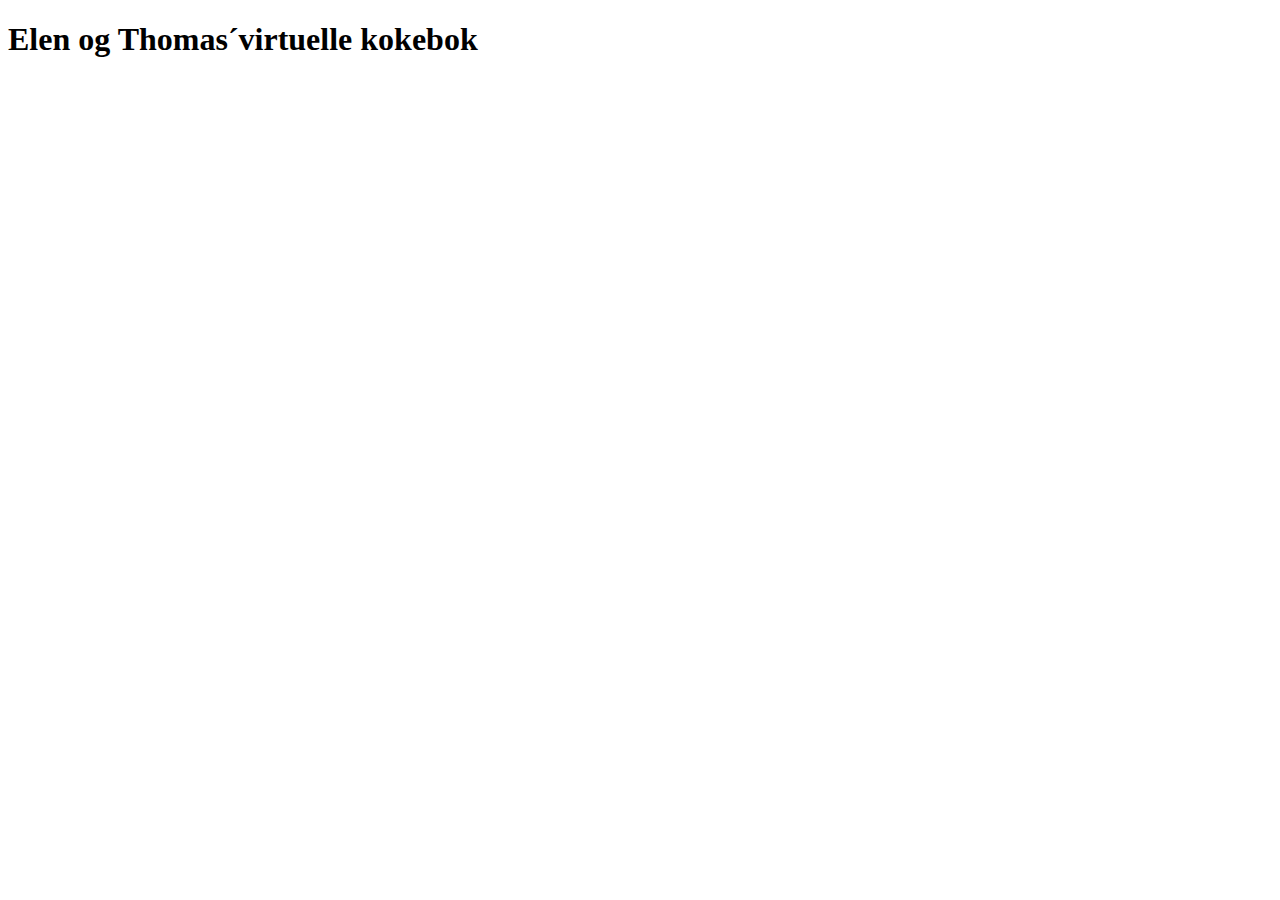
==== index.html @ 689a6fbb "Add index.html, style.css, script.js" ====
<!DOCTYPE html>
<html lang="en">
<head>
    <meta charset="UTF-8">
    <meta http-equiv="X-UA-Compatible" content="IE=edge">
    <meta name="viewport" content="width=device-width, initial-scale=1.0">
    <link rel="stylesheet" href="style.css">
    <script src="script.js"></script>
    <title>Document</title>
</head>
<body>
    <div id="header">
        <h1>Elen og Thomas´virtuelle kokebok</h1>
    </div>
    <div id="innhold">
        <div id="kjott">
            <img src="" alt="">
        </div>
        <div id="vegetar">
            <img src="" alt="">
        </div>
        <div id="suppe">
            <img src="" alt="">
        </div>
        <div id="sjomat">
            <img src="" alt="">
        </div>
        <div id="bakst">
            <img src="" alt="">
        </div>
        <div id="dessert">
            <img src="" alt="">
        </div>
    </div>
    
</body>
</html>
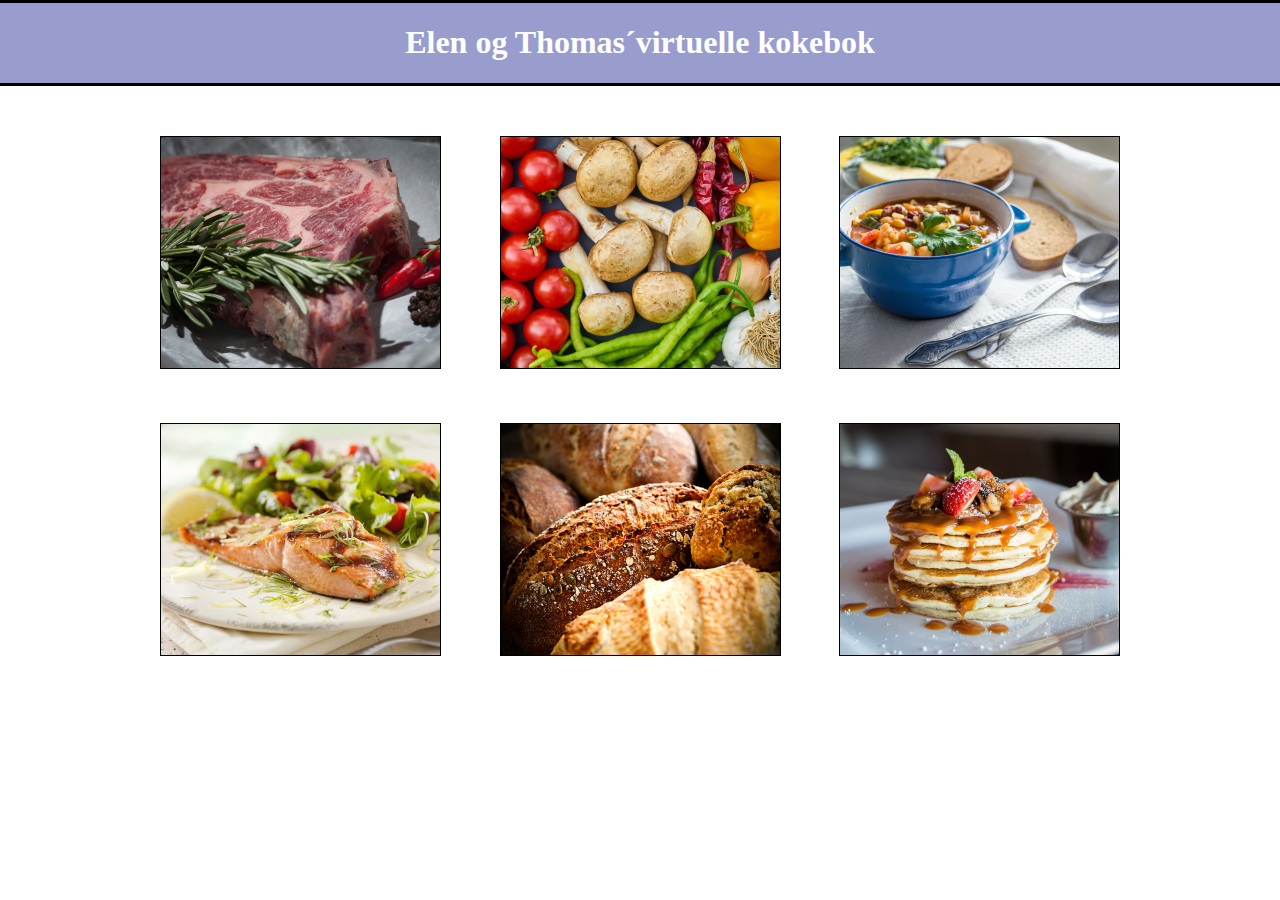
==== commit 7bd3471b: ""Mange forandringer"" ====
--- a/index.html
+++ b/index.html
@@ -5,31 +5,32 @@
     <meta http-equiv="X-UA-Compatible" content="IE=edge">
     <meta name="viewport" content="width=device-width, initial-scale=1.0">
     <link rel="stylesheet" href="style.css">
-    <script src="script.js"></script>
+    <script src="script.js" defer></script>
     <title>Document</title>
 </head>
 <body>
     <div id="header">
         <h1>Elen og Thomas´virtuelle kokebok</h1>
     </div>
+    <!-- Innhold inneholder sidens bilder og linker til oppskriftsider -->
     <div id="innhold">
         <div id="kjott">
-            <img src="" alt="">
+            <a href="https://en.wikipedia.org/wiki/Meat"><img src="img/kjott.png" alt="kjott.html"></a>
         </div>
         <div id="vegetar">
-            <img src="" alt="">
+            <a href="vegetar.html"><img src="img/vegetar.png" alt=""></a>
         </div>
         <div id="suppe">
-            <img src="" alt="">
+            <a href="suppe.html"><img src="img/suppe.png" alt=""></a>
         </div>
         <div id="sjomat">
-            <img src="" alt="">
+            <a href="sjomat.html"><img src="img/sjomat.png" alt=""></a>
         </div>
         <div id="bakst">
-            <img src="" alt="">
+            <a href="bakst.html"><img src="img/bakst.png" alt=""></a>
         </div>
         <div id="dessert">
-            <img src="" alt="">
+            <a href="dessert.html"><img src="img/dessert.png" alt=""></a>
         </div>
     </div>
     
--- a/style.css
+++ b/style.css
@@ -0,0 +1,33 @@
+body {
+    display: flex;
+    flex-direction: column;
+    align-items: center;
+    margin: 0;
+    row-gap: 50px;
+}
+
+#innhold {
+    display: flex;
+    flex-wrap: wrap;
+    width: 960px;
+    justify-content: center;
+    justify-content: space-between;
+    row-gap: 50px;
+    
+}
+
+img:hover {
+    filter: blur(8px);
+    transition: 0.7s;
+}
+
+#header {
+    background-color: rgba(152, 157, 205, 1);
+    width: 100%;
+    text-align: center;
+    border: solid;
+}
+
+h1 {
+    color: white;
+}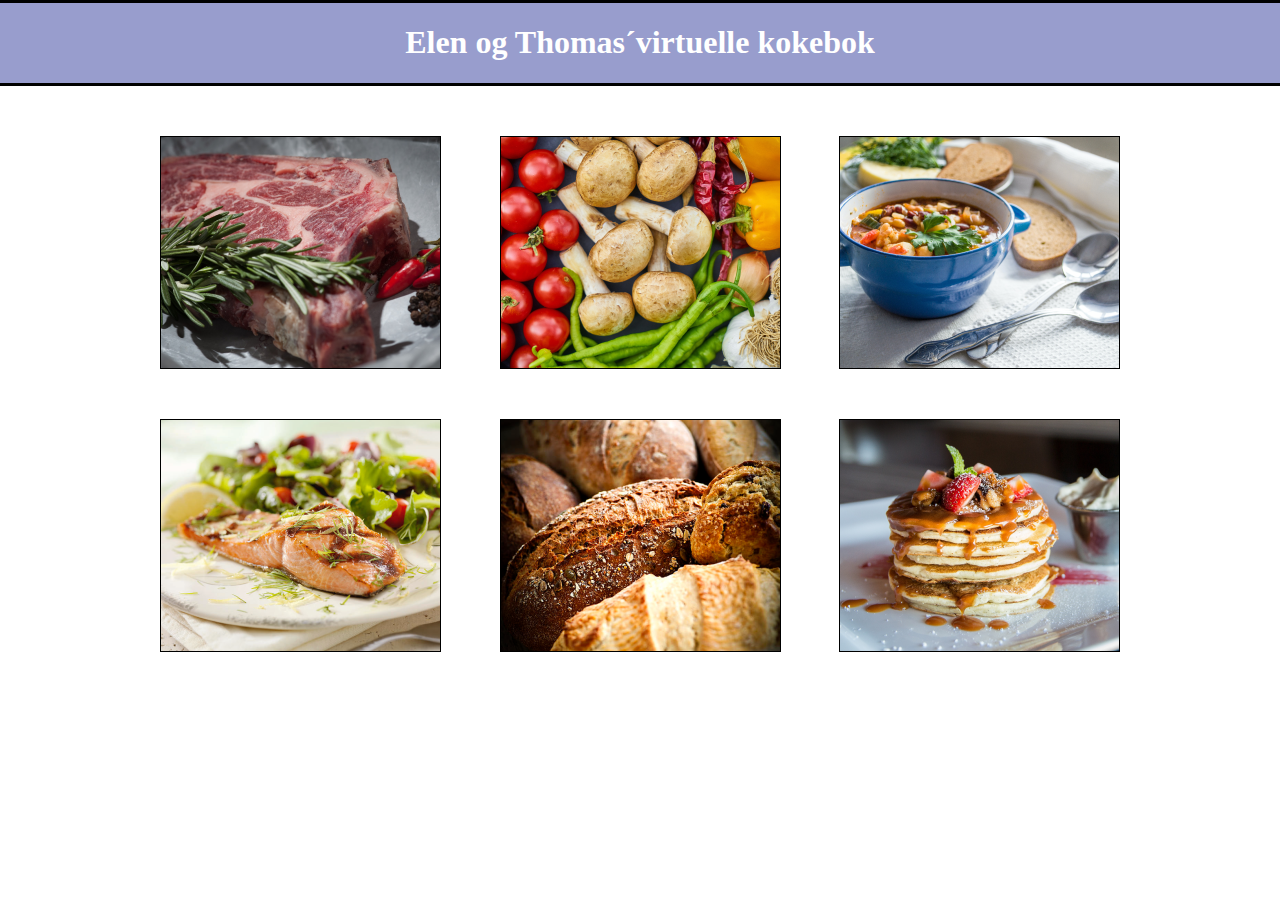
==== commit 15c0ca18: ""Fiksa hoverOn hoverOut funkjsoner på alle bilden og stylet de"" ====
--- a/index.html
+++ b/index.html
@@ -15,22 +15,28 @@
     <!-- Innhold inneholder sidens bilder og linker til oppskriftsider -->
     <div id="innhold">
         <div id="kjott">
-            <a href="https://en.wikipedia.org/wiki/Meat"><img src="img/kjott.png" alt="kjott.html"></a>
+            <a href="https://en.wikipedia.org/wiki/Meat"><img id="kjottImg" src="img/kjott.png" alt="kjott.html"></a>
+            <p id="kjottP">KJØTT</p>
         </div>
         <div id="vegetar">
-            <a href="vegetar.html"><img src="img/vegetar.png" alt=""></a>
+            <a href="vegetar.html"><img id="vegetarImg" src="img/vegetar.png" alt=""></a>
+            <p id="vegetarP">VEGETAR</p>
         </div>
         <div id="suppe">
-            <a href="suppe.html"><img src="img/suppe.png" alt=""></a>
+            <a href="suppe.html"><img id="suppeImg" src="img/suppe.png" alt=""></a>
+            <p id="suppeP">SUPPE</p>
         </div>
         <div id="sjomat">
-            <a href="sjomat.html"><img src="img/sjomat.png" alt=""></a>
+            <a href="sjomat.html"><img id="sjomatImg" src="img/sjomat.png" alt=""></a>
+            <p id="sjomatP">SJØMAT</p>
         </div>
         <div id="bakst">
-            <a href="bakst.html"><img src="img/bakst.png" alt=""></a>
+            <a href="bakst.html"><img id="bakstImg" src="img/bakst.png" alt=""></a>
+            <p id="bakstP">BAKST</p>
         </div>
         <div id="dessert">
-            <a href="dessert.html"><img src="img/dessert.png" alt=""></a>
+            <a href="dessert.html"><img id="dessertImg" src="img/dessert.png" alt=""></a>
+            <p id="dessertP">DESSERT</p>
         </div>
     </div>
     
--- a/style.css
+++ b/style.css
@@ -13,12 +13,12 @@
     justify-content: center;
     justify-content: space-between;
     row-gap: 50px;
-    
 }
 
-img:hover {
-    filter: blur(8px);
-    transition: 0.7s;
+
+#kjott, #vegetar, #suppe, #sjomat, #bakst, #dessert{
+    width: 281px;
+    height: 233px;;
 }
 
 #header {
@@ -30,4 +30,76 @@
 
 h1 {
     color: white;
+}
+
+#kjottP {
+    position: relative;
+    top: -150px;
+    left: 70px;
+    color: white;
+    font-size: 48px;
+    color: rgba(169, 18, 18, 1);
+    margin: 0;
+    padding: 0;
+    visibility: hidden;
+}
+
+#vegetarP {
+    position: relative;
+    top: -150px;
+    left: 30px;
+    color: white;
+    font-size: 48px;
+    color: rgba(48, 169, 18, 1);
+    margin: 0;
+    padding: 0;
+    visibility: hidden;
+}
+
+#suppeP {
+    position: relative;
+    top: -150px;
+    left: 70px;
+    color: white;
+    font-size: 48px;
+    color: rgb(204, 170, 90);
+    margin: 0;
+    padding: 0;
+    visibility: hidden;
+}
+
+#sjomatP {
+    position: relative;
+    top: -150px;
+    left: 55px;
+    color: white;
+    font-size: 48px;
+    color: rgb(48, 197, 224);
+    margin: 0;
+    padding: 0;
+    visibility: hidden;
+}
+
+#bakstP {
+    position: relative;
+    top: -150px;
+    left: 65px;
+    color: white;
+    font-size: 48px;
+    color: rgb(223, 223, 81);
+    margin: 0;
+    padding: 0;
+    visibility: hidden;
+}
+
+#dessertP {
+    position: relative;
+    top: -150px;
+    left: 40px;
+    color: white;
+    font-size: 48px;
+    color: rgb(193, 141, 44);
+    margin: 0;
+    padding: 0;
+    visibility: hidden;
 }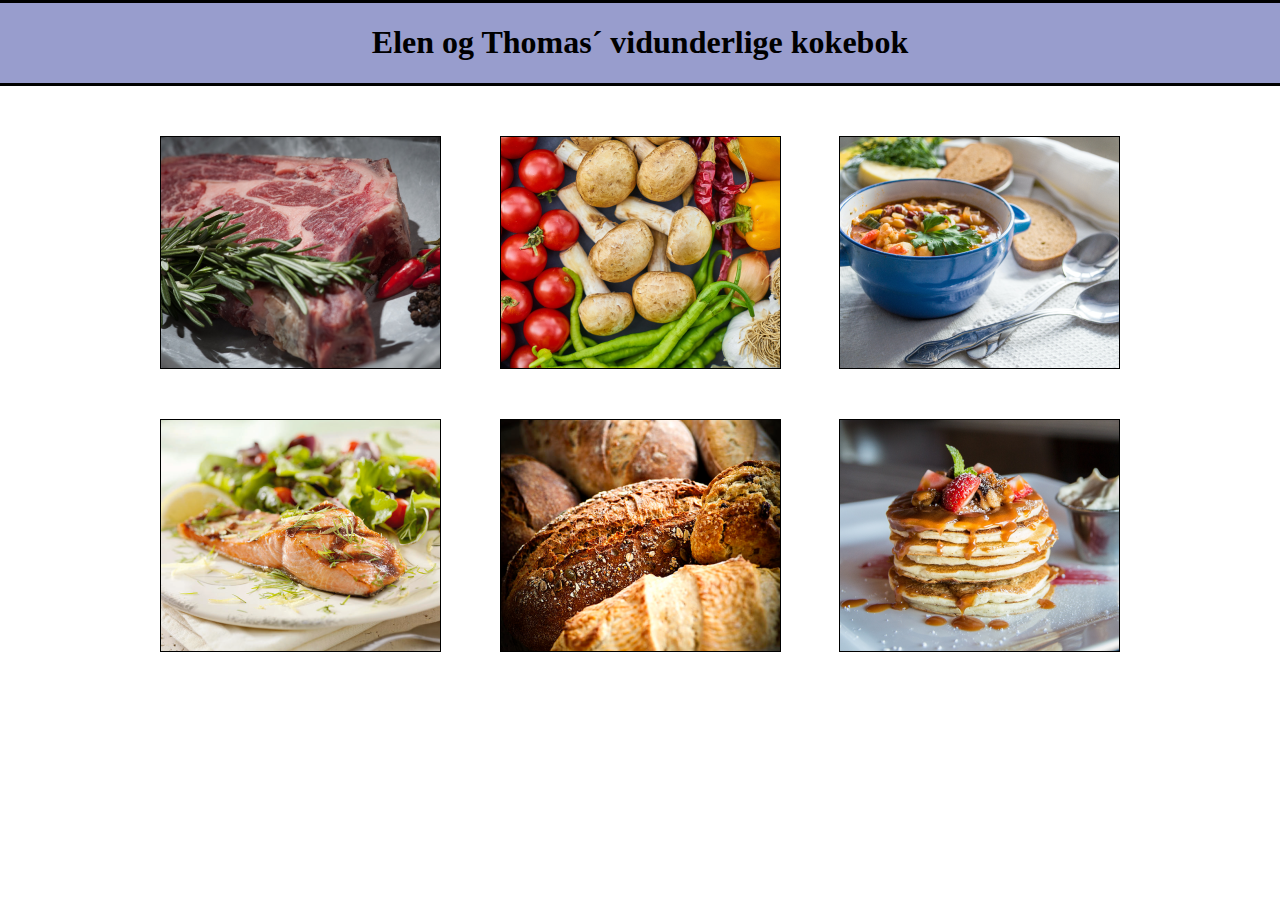
==== commit 36684331: ""Add test content to kjott.html"" ====
--- a/index.html
+++ b/index.html
@@ -9,33 +9,33 @@
     <title>Document</title>
 </head>
 <body>
-    <div id="header">
-        <h1>Elen og Thomas´virtuelle kokebok</h1>
+    <div class="header">
+        <h1>Elen og Thomas´ vidunderlige kokebok</h1>
     </div>
     <!-- Innhold inneholder sidens bilder og linker til oppskriftsider -->
     <div id="innhold">
         <div id="kjott">
-            <a href="https://en.wikipedia.org/wiki/Meat"><img id="kjottImg" src="img/kjott.png" alt="kjott.html"></a>
+            <a href="andreSider/kjott.html"><img id="kjottImg" src="img/kjott.png" alt="kjott.html"></a>
             <p id="kjottP">KJØTT</p>
         </div>
         <div id="vegetar">
-            <a href="vegetar.html"><img id="vegetarImg" src="img/vegetar.png" alt=""></a>
+            <a href="andreSider/vegetar.html"><img id="vegetarImg" src="img/vegetar.png" alt=""></a>
             <p id="vegetarP">VEGETAR</p>
         </div>
         <div id="suppe">
-            <a href="suppe.html"><img id="suppeImg" src="img/suppe.png" alt=""></a>
+            <a href="andreSider/suppe.html"><img id="suppeImg" src="img/suppe.png" alt=""></a>
             <p id="suppeP">SUPPE</p>
         </div>
         <div id="sjomat">
-            <a href="sjomat.html"><img id="sjomatImg" src="img/sjomat.png" alt=""></a>
+            <a href="andreSider/sjomat.html"><img id="sjomatImg" src="img/sjomat.png" alt=""></a>
             <p id="sjomatP">SJØMAT</p>
         </div>
         <div id="bakst">
-            <a href="bakst.html"><img id="bakstImg" src="img/bakst.png" alt=""></a>
+            <a href="andreSider/bakst.html"><img id="bakstImg" src="img/bakst.png" alt=""></a>
             <p id="bakstP">BAKST</p>
         </div>
         <div id="dessert">
-            <a href="dessert.html"><img id="dessertImg" src="img/dessert.png" alt=""></a>
+            <a href="andreSider/dessert.html"><img id="dessertImg" src="img/dessert.png" alt=""></a>
             <p id="dessertP">DESSERT</p>
         </div>
     </div>
--- a/style.css
+++ b/style.css
@@ -4,8 +4,10 @@
     align-items: center;
     margin: 0;
     row-gap: 50px;
+   
 }
 
+/* conteineren til innholdet som flexes */
 #innhold {
     display: flex;
     flex-wrap: wrap;
@@ -15,13 +17,13 @@
     row-gap: 50px;
 }
 
-
+/* sørg for at divene er riktig høyde og bredde */
 #kjott, #vegetar, #suppe, #sjomat, #bakst, #dessert{
     width: 281px;
     height: 233px;;
 }
 
-#header {
+.header {
     background-color: rgba(152, 157, 205, 1);
     width: 100%;
     text-align: center;
@@ -29,7 +31,7 @@
 }
 
 h1 {
-    color: white;
+    color: rgb(0, 0, 0);
 }
 
 #kjottP {
@@ -38,7 +40,7 @@
     left: 70px;
     color: white;
     font-size: 48px;
-    color: rgba(169, 18, 18, 1);
+    color: rgb(241, 30, 30);
     margin: 0;
     padding: 0;
     visibility: hidden;
@@ -50,7 +52,7 @@
     left: 30px;
     color: white;
     font-size: 48px;
-    color: rgba(48, 169, 18, 1);
+    color: rgb(66, 229, 26);
     margin: 0;
     padding: 0;
     visibility: hidden;
@@ -62,7 +64,7 @@
     left: 70px;
     color: white;
     font-size: 48px;
-    color: rgb(204, 170, 90);
+    color: rgb(241, 201, 107);
     margin: 0;
     padding: 0;
     visibility: hidden;
@@ -74,7 +76,7 @@
     left: 55px;
     color: white;
     font-size: 48px;
-    color: rgb(48, 197, 224);
+    color: rgb(50, 209, 237);
     margin: 0;
     padding: 0;
     visibility: hidden;
@@ -86,7 +88,7 @@
     left: 65px;
     color: white;
     font-size: 48px;
-    color: rgb(223, 223, 81);
+    color: rgb(235, 235, 84);
     margin: 0;
     padding: 0;
     visibility: hidden;
@@ -98,8 +100,48 @@
     left: 40px;
     color: white;
     font-size: 48px;
-    color: rgb(193, 141, 44);
+    color: rgb(243, 176, 53);
     margin: 0;
     padding: 0;
     visibility: hidden;
+}
+
+/* styling for kjøttrettsiden */
+
+h2 {
+    margin: 0;
+}
+.dropDownClick {
+    background-color: rgb(255, 255, 255);
+    border-bottom: solid;
+    border-right: solid;
+    height: 40px;
+    display: flex;
+    width: 700px;
+    justify-content: center;
+    position: relative;
+}
+
+.dropDownClick img {
+    height: 20px;
+    bottom: 10px;
+    position: absolute;
+    left: 600px;
+}
+
+.dropDownOppskrift :hover {
+    cursor: pointer;
+}
+
+.oppskrift {
+    width: 700px;
+    /* visibility: hidden; */
+    transition: all .5s ease;
+    height: 0;
+    overflow: hidden;
+}
+
+
+ul {
+    margin: 0;
 }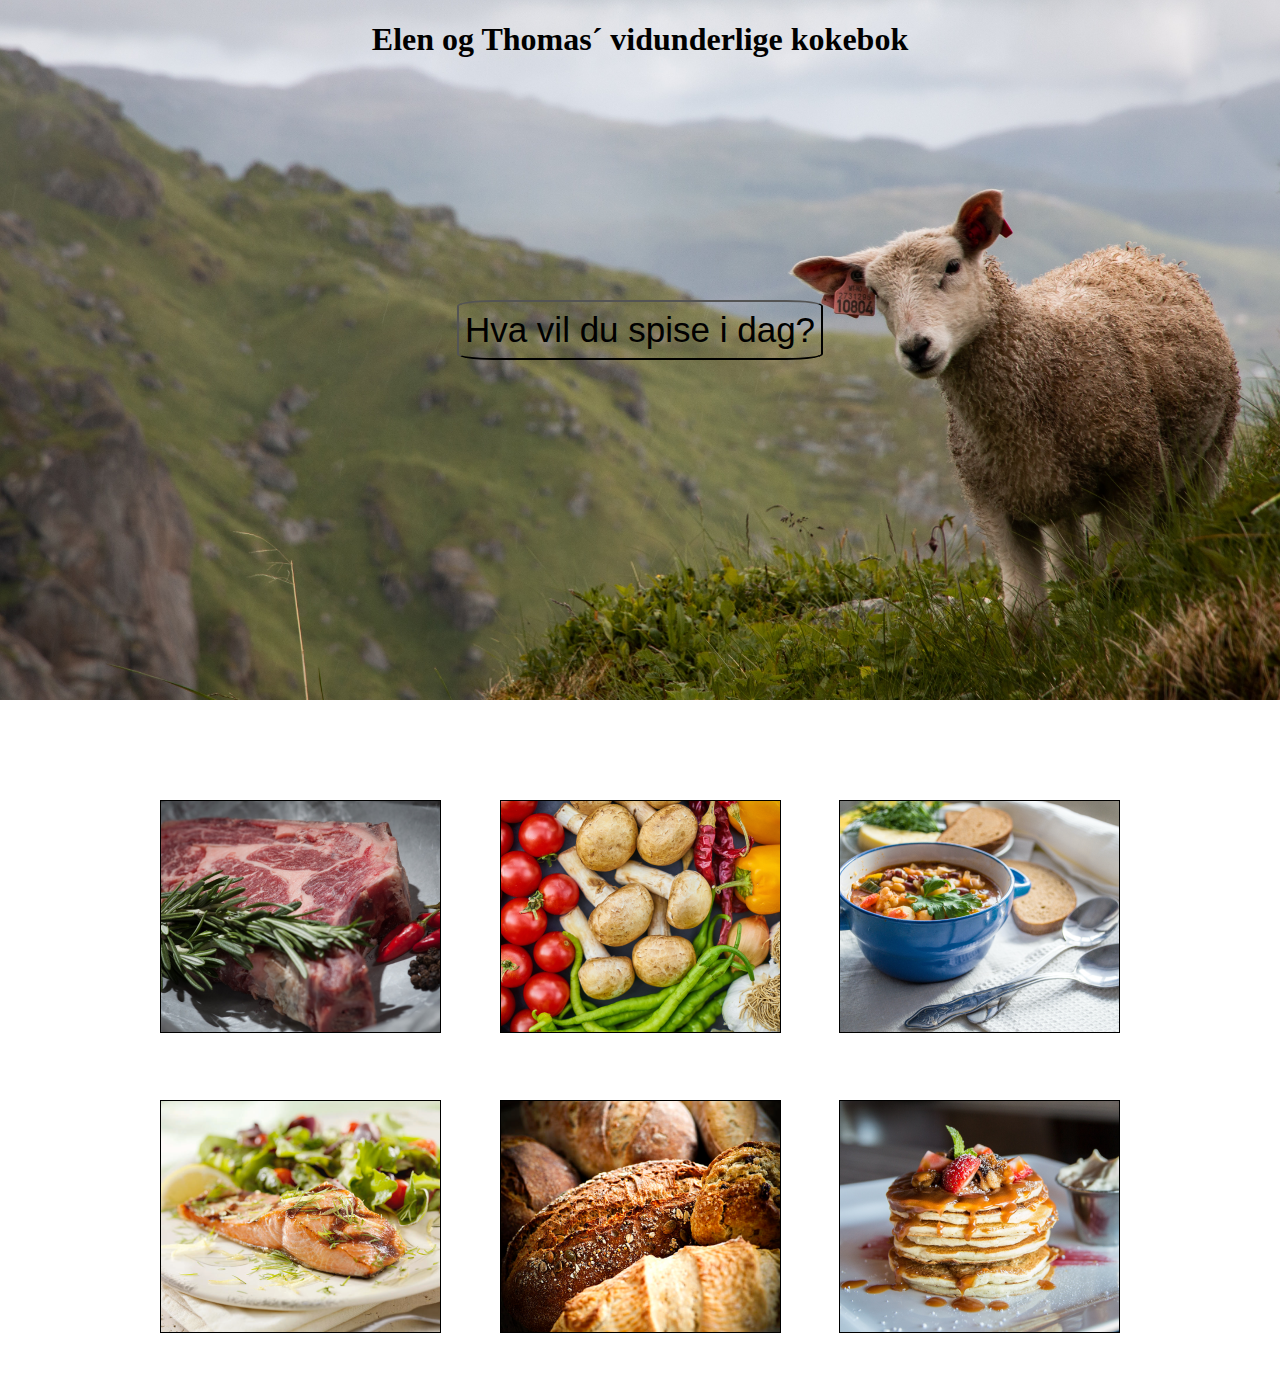
==== commit 0bc7dc84: "Add sheepImg and button to scroll down" ====
--- a/index.html
+++ b/index.html
@@ -9,9 +9,11 @@
     <title>Document</title>
 </head>
 <body>
-    <div class="header">
+    <div class="header" style="position: absolute; background-color: rgba(0, 0, 0, 0); border: hidden;">
         <h1>Elen og Thomas´ vidunderlige kokebok</h1>
     </div>
+    <img id="startBilde" src="img/pexels-jonas-bratland-8545404.jpg" alt="">
+    <button id="spiseIdag">Hva vil du spise i dag?</button>
     <!-- Innhold inneholder sidens bilder og linker til oppskriftsider -->
     <div id="innhold">
         <div id="kjott">
--- a/style.css
+++ b/style.css
@@ -3,8 +3,46 @@
     flex-direction: column;
     align-items: center;
     margin: 0;
-    row-gap: 50px;
+    row-gap: 100px;
    
+}
+/* Header */
+.header {
+    background-color: rgba(152, 157, 205, 1);
+    width: 100%;
+    border: solid;
+    display: flex;
+    justify-content: center;
+}
+
+.hjem {
+    position: absolute;
+    left: 40px;
+    top: 20px;
+    font-size: 40px;
+    text-decoration: none;
+    color: black;
+}
+
+h1 {
+    color: rgb(0, 0, 0);
+}
+
+#startBilde {
+    width: 100%;
+    height: 700px;
+    object-fit:cover;
+}
+
+#spiseIdag {
+    position: absolute;
+    top: 300px;
+    background-color: rgb(0, 0, 0, 0);
+    font-size: 35px;
+    border-radius: 10%;
+    height: 60px;
+   
+    cursor: pointer;
 }
 
 /* conteineren til innholdet som flexes */
@@ -12,9 +50,10 @@
     display: flex;
     flex-wrap: wrap;
     width: 960px;
+    height: 600px;
     justify-content: center;
     justify-content: space-between;
-    row-gap: 50px;
+   
 }
 
 /* sørg for at divene er riktig høyde og bredde */
@@ -23,16 +62,7 @@
     height: 233px;;
 }
 
-.header {
-    background-color: rgba(152, 157, 205, 1);
-    width: 100%;
-    text-align: center;
-    border: solid;
-}
 
-h1 {
-    color: rgb(0, 0, 0);
-}
 
 #kjottP {
     position: relative;
@@ -139,6 +169,8 @@
     transition: all .5s ease;
     height: 0;
     overflow: hidden;
+    padding-left: 30px;
+    
 }
 
 
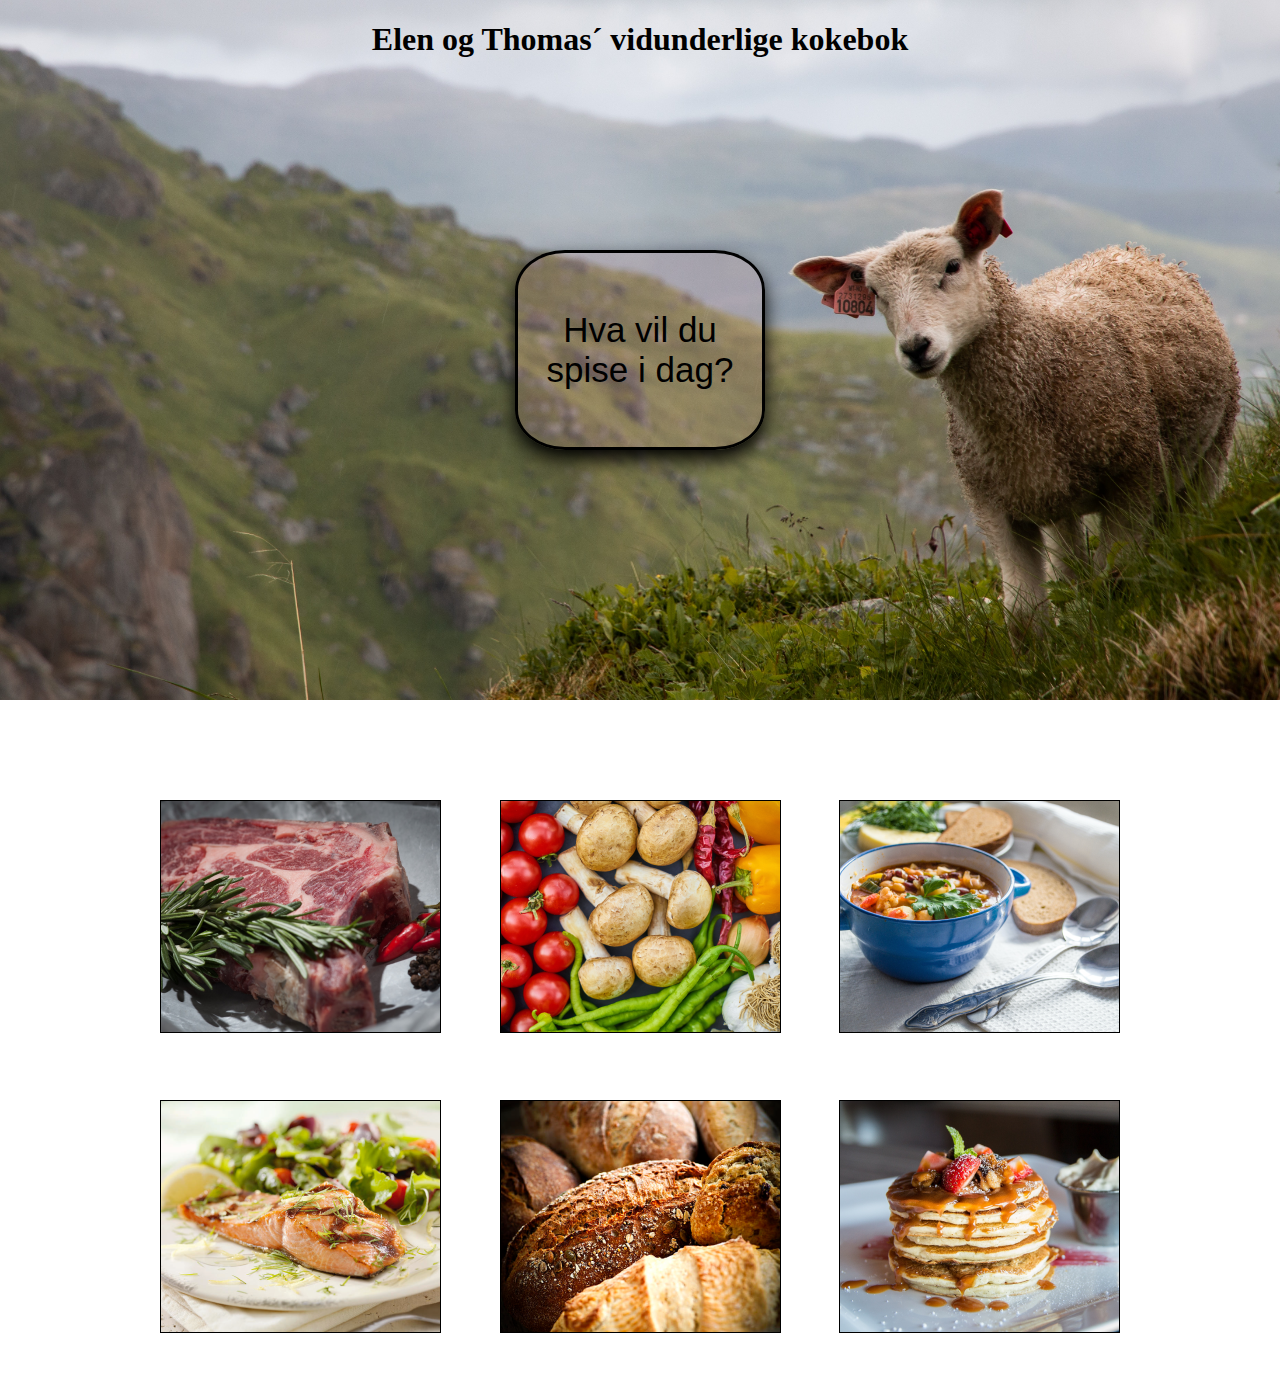
==== commit 82a7c741: ""Forenklet funksjoner og lagt til bakgrunn på bakst+kjott"" ====
--- a/index.html
+++ b/index.html
@@ -9,38 +9,39 @@
     <title>Document</title>
 </head>
 <body>
-    <div class="header" style="position: absolute; background-color: rgba(0, 0, 0, 0); border: hidden;">
-        <h1>Elen og Thomas´ vidunderlige kokebok</h1>
-    </div>
-    <img id="startBilde" src="img/pexels-jonas-bratland-8545404.jpg" alt="">
-    <button id="spiseIdag">Hva vil du spise i dag?</button>
-    <!-- Innhold inneholder sidens bilder og linker til oppskriftsider -->
-    <div id="innhold">
-        <div id="kjott">
-            <a href="andreSider/kjott.html"><img id="kjottImg" src="img/kjott.png" alt="kjott.html"></a>
-            <p id="kjottP">KJØTT</p>
+    <div id="hjemBody">
+        <div class="header" style="position: absolute; background-color: rgba(0, 0, 0, 0); border: hidden;">
+            <h1>Elen og Thomas´ vidunderlige kokebok</h1>
         </div>
-        <div id="vegetar">
-            <a href="andreSider/vegetar.html"><img id="vegetarImg" src="img/vegetar.png" alt=""></a>
-            <p id="vegetarP">VEGETAR</p>
-        </div>
-        <div id="suppe">
-            <a href="andreSider/suppe.html"><img id="suppeImg" src="img/suppe.png" alt=""></a>
-            <p id="suppeP">SUPPE</p>
-        </div>
-        <div id="sjomat">
-            <a href="andreSider/sjomat.html"><img id="sjomatImg" src="img/sjomat.png" alt=""></a>
-            <p id="sjomatP">SJØMAT</p>
-        </div>
-        <div id="bakst">
-            <a href="andreSider/bakst.html"><img id="bakstImg" src="img/bakst.png" alt=""></a>
-            <p id="bakstP">BAKST</p>
-        </div>
-        <div id="dessert">
-            <a href="andreSider/dessert.html"><img id="dessertImg" src="img/dessert.png" alt=""></a>
-            <p id="dessertP">DESSERT</p>
+        <img id="startBilde" src="img/pexels-jonas-bratland-8545404.jpg" alt="">
+        <button id="spiseIdag">Hva vil du spise i dag?</button>
+        <!-- Innhold inneholder sidens bilder og linker til oppskriftsider -->
+        <div id="innhold">
+            <div id="kjott">
+                <a href="andreSider/kjott.html"><img id="kjottImg" src="img/kjott.png" alt="kjott.html"></a>
+                <p id="kjottP">KJØTT</p>
+            </div>
+            <div id="vegetar">
+                <a href="andreSider/vegetar.html"><img id="vegetarImg" src="img/vegetar.png" alt=""></a>
+                <p id="vegetarP">VEGETAR</p>
+            </div>
+            <div id="suppe">
+                <a href="andreSider/suppe.html"><img id="suppeImg" src="img/suppe.png" alt=""></a>
+                <p id="suppeP">SUPPE</p>
+            </div>
+            <div id="sjomat">
+                <a href="andreSider/sjomat.html"><img id="sjomatImg" src="img/sjomat.png" alt=""></a>
+                <p id="sjomatP">SJØMAT</p>
+            </div>
+            <div id="bakst">
+                <a href="andreSider/bakst.html"><img id="bakstImg" src="img/bakst.png" alt=""></a>
+                <p id="bakstP">BAKST</p>
+            </div>
+            <div id="dessert">
+                <a href="andreSider/dessert.html"><img id="dessertImg" src="img/dessert.png" alt=""></a>
+                <p id="dessertP">DESSERT</p>
+            </div>
         </div>
     </div>
-    
 </body>
 </html>--- a/style.css
+++ b/style.css
@@ -1,10 +1,12 @@
 body {
+    margin: 0;
+}
+
+#hjemBody {
     display: flex;
     flex-direction: column;
     align-items: center;
-    margin: 0;
     row-gap: 100px;
-   
 }
 /* Header */
 .header {
@@ -36,13 +38,19 @@
 
 #spiseIdag {
     position: absolute;
-    top: 300px;
-    background-color: rgb(0, 0, 0, 0);
+    top: 250px;
+    background-color: rgba(227, 169, 169, 0.179);
     font-size: 35px;
-    border-radius: 10%;
-    height: 60px;
-   
+    border-radius: 20%;
+    height: 200px;
+    width: 250px;
     cursor: pointer;
+    box-shadow: 0px 10px 20px;
+    border: solid;
+}
+
+#spiseIdag:hover {
+    background-color: rgba(0, 0, 119, 0.3);
 }
 
 /* conteineren til innholdet som flexes */
@@ -136,25 +144,43 @@
     visibility: hidden;
 }
 
-/* styling for kjøttrettsiden */
-
+/* styling for rettsidene */
+
+.oppskriftBody {
+    display: flex;
+    flex-direction: column;
+    align-items: center;
+    row-gap: 50px;
+}
+
+.oppskriftHeader {
+    width: 100%;
+    border: solid;
+    display: flex;
+    justify-content: center;
+    background-color: rgba(112, 45, 45, 0.204); 
+    border: solid;
+}
 h2 {
     margin: 0;
-}
+    background-color: rgb(0, 0, 0,0);
+}
+
 .dropDownClick {
-    background-color: rgb(255, 255, 255);
+    background-color: rgba(255, 255, 255, 0.7);
     border-bottom: solid;
     border-right: solid;
     height: 40px;
     display: flex;
     width: 700px;
     justify-content: center;
+    align-items: center;
     position: relative;
 }
 
 .dropDownClick img {
     height: 20px;
-    bottom: 10px;
+    bottom: 7px;
     position: absolute;
     left: 600px;
 }
@@ -164,16 +190,23 @@
 }
 
 .oppskrift {
-    width: 700px;
+    width: 640px;
     /* visibility: hidden; */
+    padding-left: 30px;
+    padding-right: 30px;
     transition: all .5s ease;
     height: 0;
     overflow: hidden;
-    padding-left: 30px;
-    
+    background-color: rgba(254, 252, 252, 0.7);
 }
 
 
 ul {
     margin: 0;
+}
+
+.backgroundImage {
+    position: absolute; 
+    z-index: -1; 
+    width: 100%;
 }